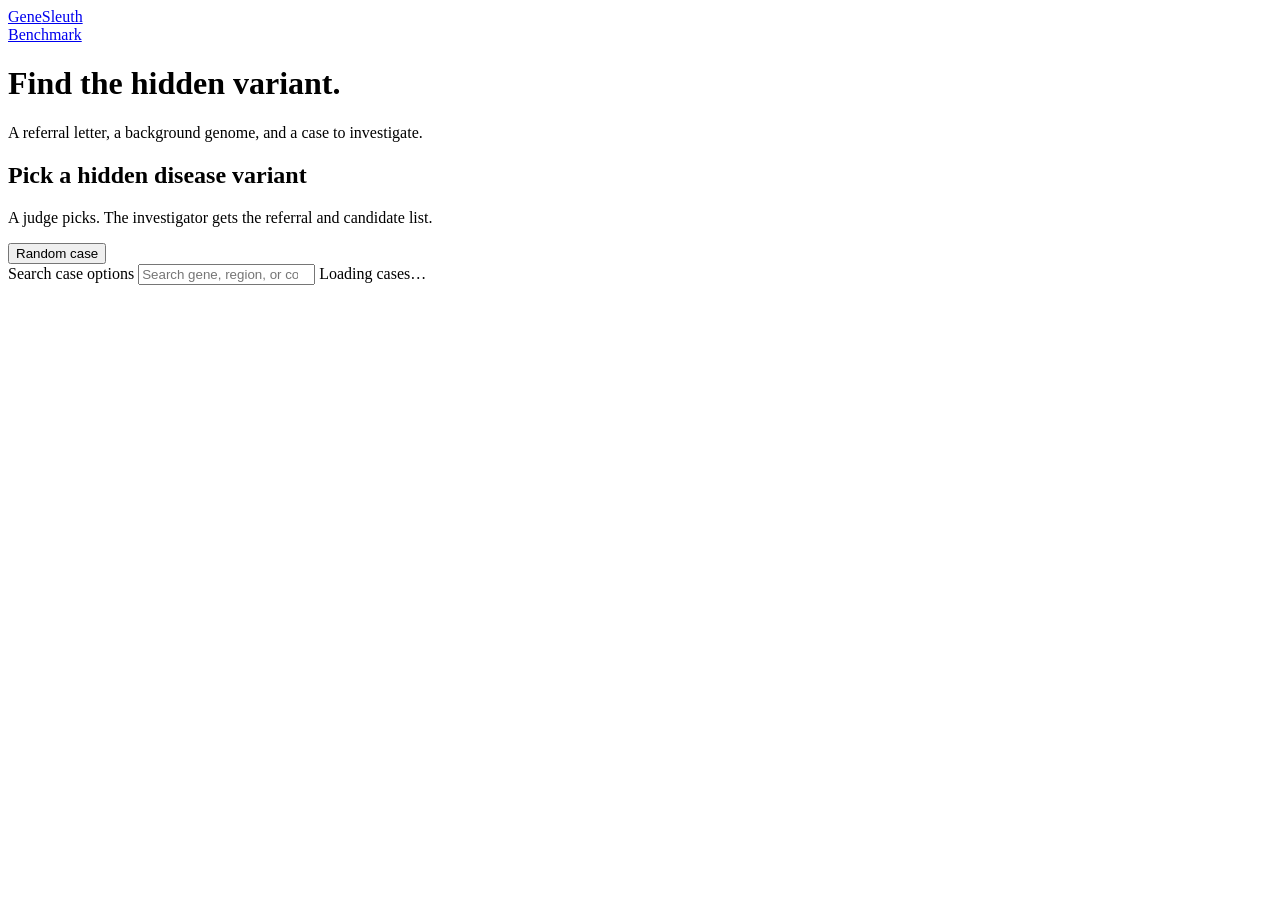
==== web/index.html @ 36654f49 "Build live investigation and reviewer demo" ====
<!doctype html>
<html lang="en">
<head>
  <meta charset="utf-8">
  <meta name="viewport" content="width=device-width, initial-scale=1">
  <meta name="description" content="Investigate a hidden variant in a rare epilepsy case.">
  <title>GeneSleuth · Variant investigation</title>
  <link rel="stylesheet" href="/static/style.css">
  <script type="module" src="/static/app.js"></script>
</head>
<body>
  <header class="masthead">
    <div class="masthead-inner">
      <a href="/" class="brand">Gene<span>Sleuth</span></a>
      <nav aria-label="Project pages"><a href="/benchmark">Benchmark</a></nav>
    </div>
  </header>
  <main class="workspace">
    <div class="hero">
      <h1>Find the hidden variant.</h1>
      <p>A referral letter, a background genome, and a case to investigate.</p>
    </div>
    <p id="notice" class="notice" role="status" aria-live="polite" hidden></p>

    <section id="picker" class="surface" aria-labelledby="picker-title">
      <div class="section-head">
        <div>
          <h2 id="picker-title" tabindex="-1">Pick a hidden disease variant</h2>
          <p>A judge picks. The investigator gets the referral and candidate list.</p>
        </div>
        <button id="random" class="button primary" type="button">Random case</button>
      </div>
      <div class="search-row">
        <label class="sr-only" for="search">Search case options</label>
        <input id="search" type="search" placeholder="Search gene, region, or condition" autocomplete="off">
        <span id="option-count" class="muted" aria-live="polite">Loading cases…</span>
      </div>
      <div id="options" class="options" aria-label="Case options"></div>
    </section>

    <section id="case" class="case-grid" aria-labelledby="case-title" hidden>
      <div class="surface funnel-panel">
        <h2 id="case-title" tabindex="-1">Case funnel</h2>
        <ol id="funnel" class="funnel"></ol>
        <p id="build-time" class="muted"></p>
        <button id="investigate" class="button primary" type="button">Investigate</button>
        <button id="reset" class="button quiet" type="button">New case <kbd>R</kbd></button>
      </div>
      <div class="surface letter-panel">
        <div class="section-head">
          <h2>Referral letter</h2>
          <a id="letter-link" href="#" target="_blank" rel="noopener">Open PDF ↗</a>
        </div>
        <iframe id="letter" title="Synthetic clinical referral letter"></iframe>
      </div>
    </section>

    <section id="investigation" class="surface" aria-labelledby="timeline-title" hidden>
      <div class="section-head">
        <h2 id="timeline-title" tabindex="-1">Live investigation</h2>
        <output id="elapsed" class="elapsed" aria-label="Investigation elapsed time"></output>
      </div>
      <dl class="metrics">
        <div><dt>AlphaGenome calls</dt><dd id="ag-count">0 / 25</dd></div>
        <div><dt>Tool calls</dt><dd id="tool-count">0</dd></div>
        <div><dt>Decision 1 triage</dt><dd id="triage-count">—</dd></div>
        <div><dt>Claims checked</dt><dd id="check-count">0</dd></div>
        <div><dt>Claims rejected</dt><dd id="reject-count">0</dd></div>
      </dl>
      <ul id="timeline" class="timeline" aria-label="Investigation events"></ul>
      <p id="connection" class="muted" role="status"></p>
      <div class="trace-footer">
        <span>Carbon reads and plans. Neon investigates. Hydrogen summarizes. Decision 1 checks the evidence.</span>
        <output id="cost" aria-label="Estimated Gemini run cost"></output>
      </div>
    </section>

    <section id="results" class="surface" aria-labelledby="ranking-title" hidden>
      <div class="section-head">
        <div>
          <h2 id="ranking-title" tabindex="-1">Ranked suspects</h2>
          <p id="result-time" class="muted"></p>
        </div>
        <div class="actions">
          <a id="download" class="button quiet" href="#">Export evidence</a>
          <button id="reveal-button" class="button primary" type="button">Reveal hidden variant</button>
        </div>
      </div>
      <div id="phenotypes" class="phenotypes" aria-label="Phenotypes from the letter"></div>
      <div class="table-wrap" tabindex="0" role="region" aria-label="Candidate ranking">
        <table>
          <thead><tr><th scope="col">Rank</th><th scope="col">Gene / variant</th><th scope="col">Region</th>
            <th scope="col">Consequence</th><th scope="col">Score</th><th scope="col">Best tissue</th>
            <th scope="col">Evidence</th></tr></thead>
          <tbody id="ranking"></tbody>
        </table>
      </div>
      <div id="top-plot" class="plot" hidden></div>
    </section>

    <section id="reveal" class="surface reveal" aria-labelledby="reveal-title" hidden>
      <p class="eyebrow">The reveal</p>
      <h2 id="reveal-title" tabindex="-1"></h2>
      <p id="reveal-detail"></p>
      <div id="hidden-plot" class="plot"></div>
    </section>
  </main>

  <dialog id="look-dialog" aria-labelledby="look-title">
    <form id="look-form">
      <h2 id="look-title">Look again</h2>
      <p id="look-variant" class="muted"></p>
      <label for="tissue">Tissue or cell type</label>
      <input id="tissue" type="search" list="tissue-options" placeholder="Search conditions, e.g. cortex" maxlength="160" autocomplete="off">
      <datalist id="tissue-options"></datalist>
      <label for="question">Question for the investigator</label>
      <textarea id="question" rows="3" maxlength="1000" placeholder="What would explain the difference in blood?"></textarea>
      <p id="look-message" class="muted" role="status"></p>
      <div class="actions">
        <button id="look-cancel" class="button quiet" type="button">Cancel</button>
        <button id="look-submit" class="button primary" type="submit">Continue investigation</button>
      </div>
    </form>
  </dialog>
</body>
</html>
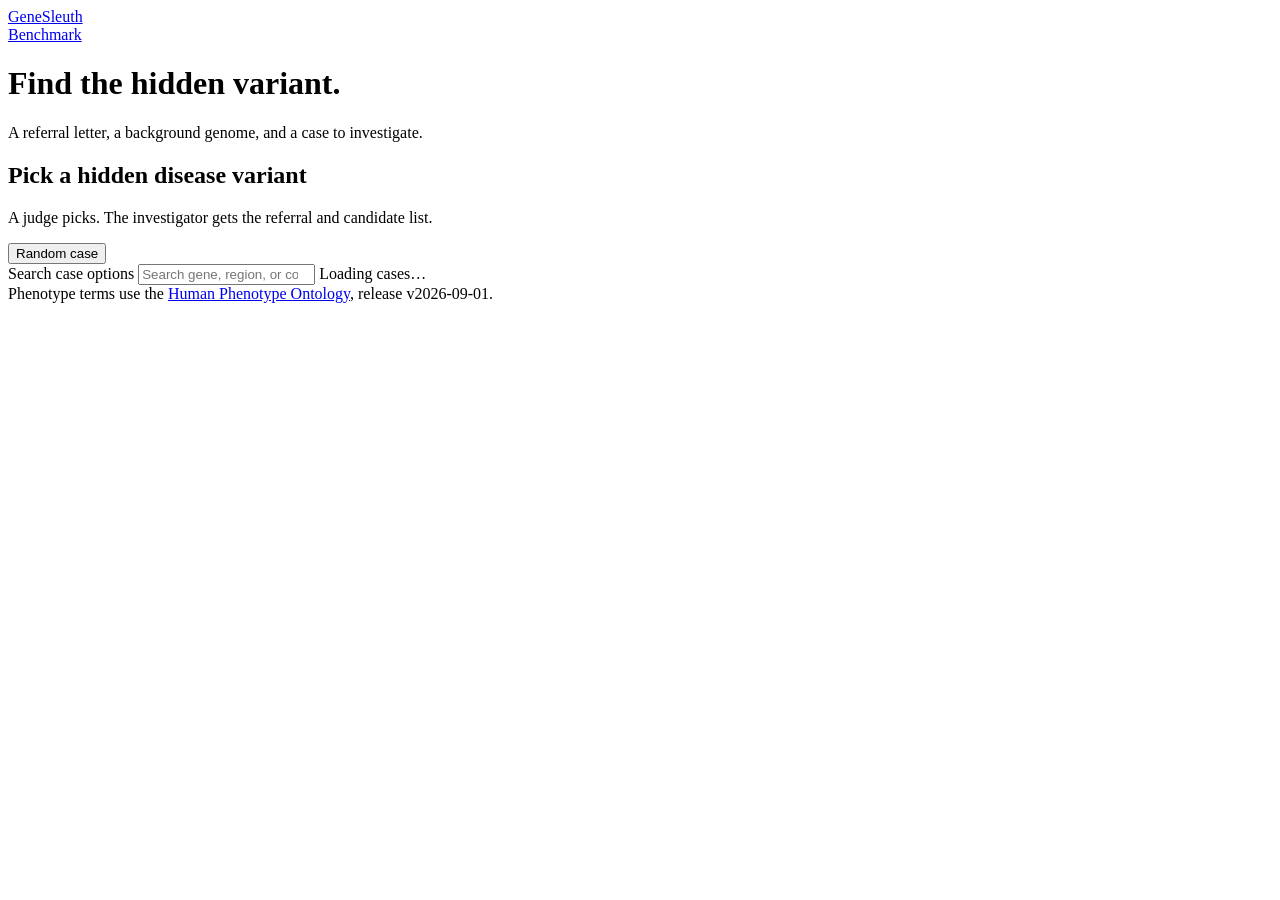
==== commit bebb2f67: "Integrate the real demo case bundle" ====
--- a/web/index.html
+++ b/web/index.html
@@ -104,6 +104,8 @@
       <p id="reveal-detail"></p>
       <div id="hidden-plot" class="plot"></div>
     </section>
+    <footer class="data-credit">Phenotype terms use the <a href="https://hpo.jax.org" target="_blank" rel="noopener">Human Phenotype Ontology</a>, release v2026-09-01.
+    </footer>
   </main>
 
   <dialog id="look-dialog" aria-labelledby="look-title">
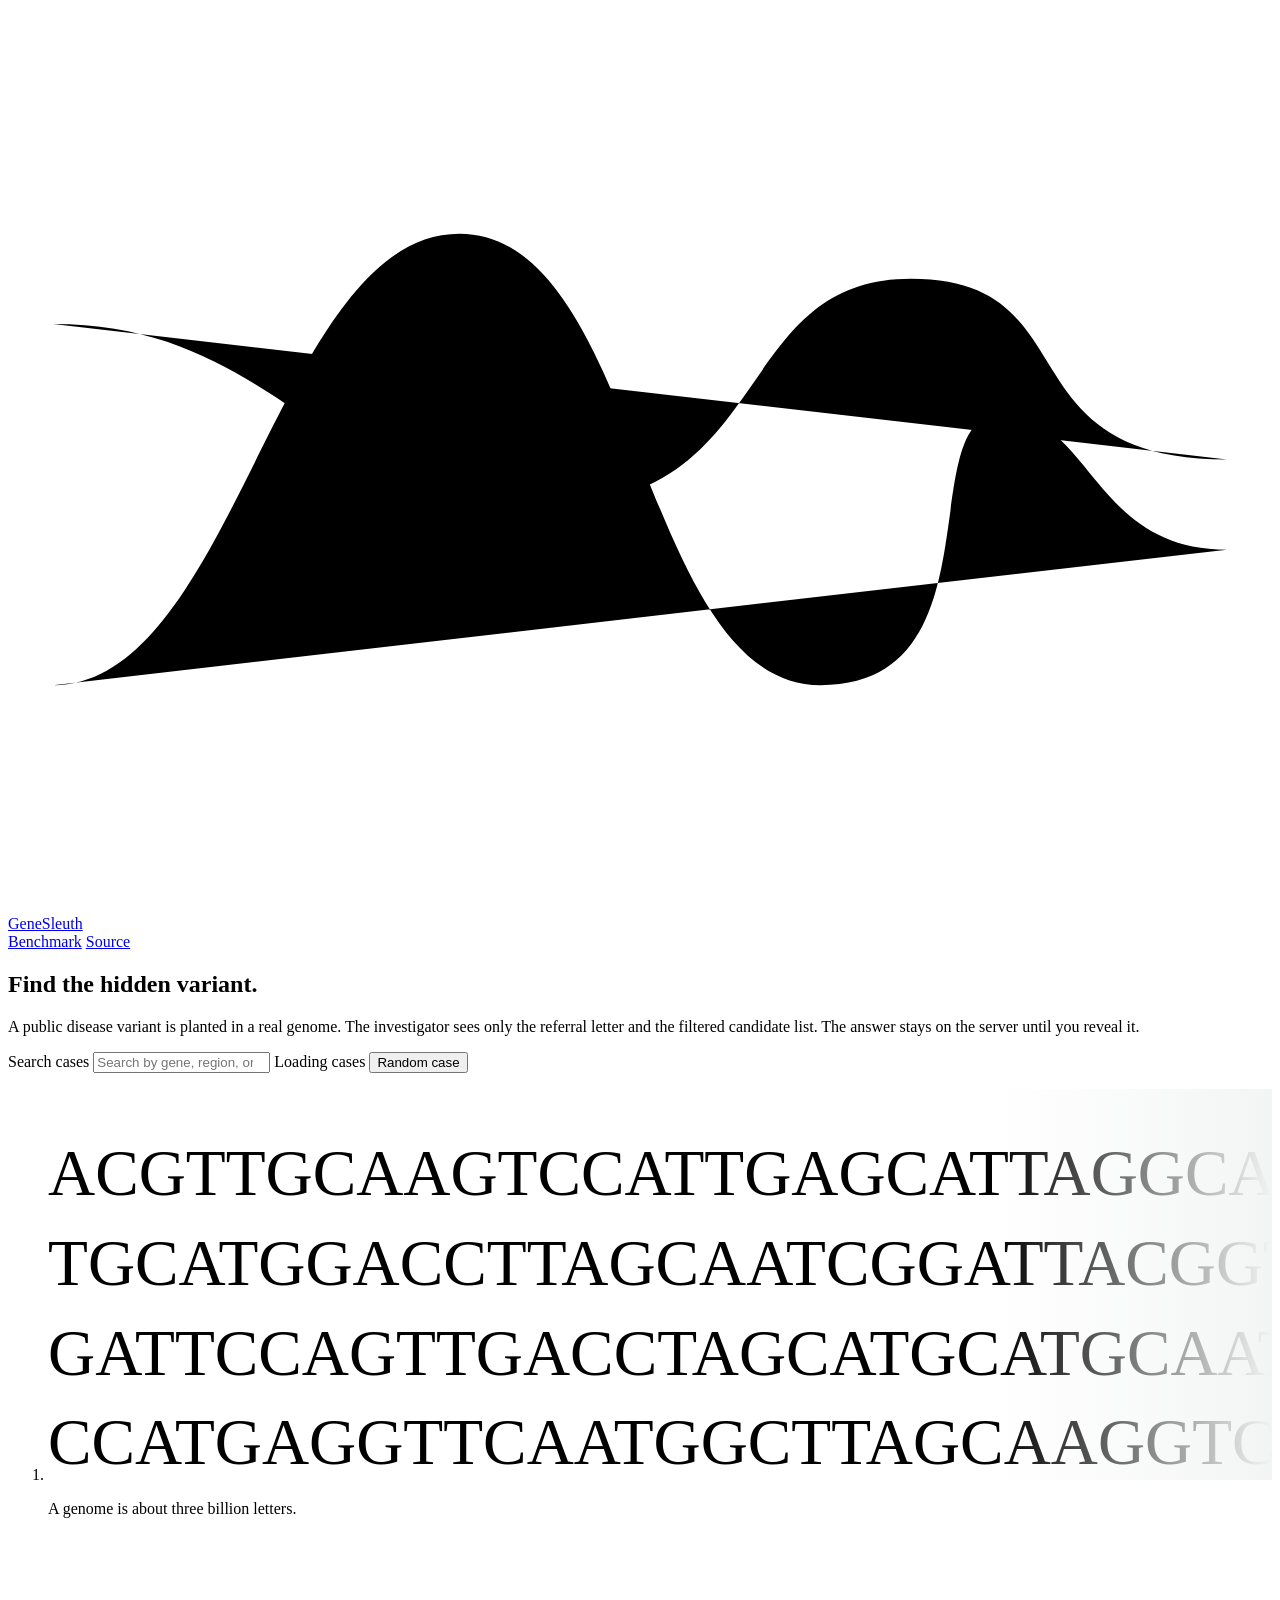
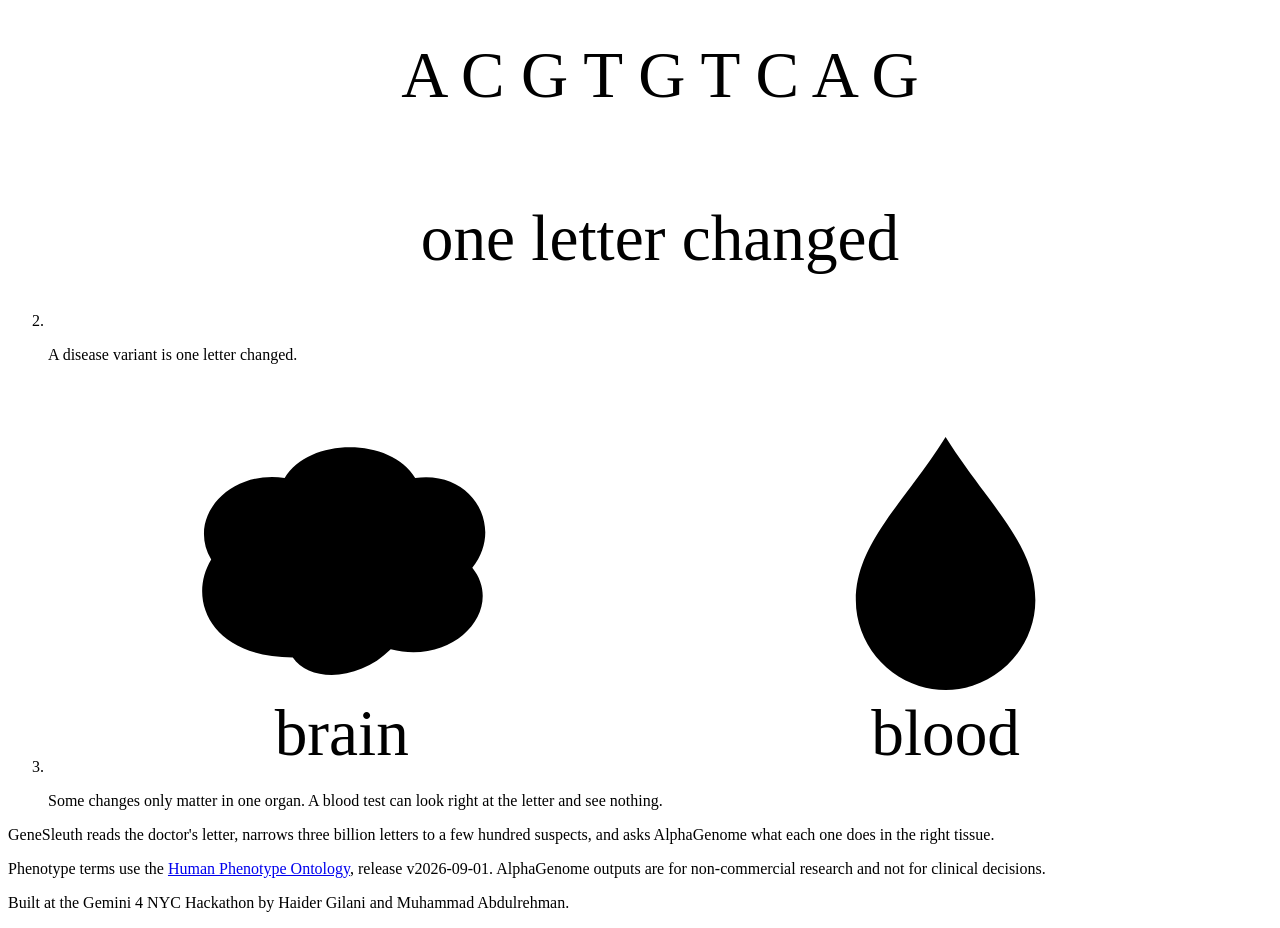
==== commit 547c1342: "Redesign the demo frontend Rebuild the picker, case dossier, investigation timeline, ranking table a" ====
--- a/web/index.html
+++ b/web/index.html
@@ -4,121 +4,182 @@
   <meta charset="utf-8">
   <meta name="viewport" content="width=device-width, initial-scale=1">
   <meta name="description" content="Investigate a hidden variant in a rare epilepsy case.">
-  <title>GeneSleuth · Variant investigation</title>
+  <title>GeneSleuth — Variant investigation</title>
+  <link rel="preconnect" href="https://fonts.googleapis.com">
+  <link rel="preconnect" href="https://fonts.gstatic.com" crossorigin>
+  <link href="https://fonts.googleapis.com/css2?family=IBM+Plex+Mono:wght@400;500&family=IBM+Plex+Sans:ital,wght@0,400;0,500;0,600;1,400&family=IBM+Plex+Serif:ital,wght@0,400;0,500;1,400&display=swap" rel="stylesheet">
   <link rel="stylesheet" href="/static/style.css">
   <script type="module" src="/static/app.js"></script>
 </head>
 <body>
   <header class="masthead">
-    <div class="masthead-inner">
-      <a href="/" class="brand">Gene<span>Sleuth</span></a>
-      <nav aria-label="Project pages"><a href="/benchmark">Benchmark</a></nav>
-    </div>
+    <a href="/" class="brand" aria-label="GeneSleuth home">
+      <svg class="mark" viewBox="0 0 28 20" aria-hidden="true" focusable="false">
+        <path d="M1 15 C5 15 6 5 10 5 S14 15 18 15 20 9 22 9 24 12 27 12" class="mark-brain"/>
+        <path d="M1 7 C6 7 7 11 12 11 S16 6 20 6 22 10 27 10" class="mark-blood"/>
+      </svg>
+      GeneSleuth
+    </a>
+    <nav aria-label="Project pages">
+      <a href="/benchmark">Benchmark</a>
+      <a href="https://github.com/mabdulrehman08/gemini4_nyc_hacks" target="_blank" rel="noopener">Source</a>
+    </nav>
   </header>
+
   <main class="workspace">
-    <div class="hero">
-      <h1>Find the hidden variant.</h1>
-      <p>A referral letter, a background genome, and a case to investigate.</p>
-    </div>
     <p id="notice" class="notice" role="status" aria-live="polite" hidden></p>
 
-    <section id="picker" class="surface" aria-labelledby="picker-title">
-      <div class="section-head">
-        <div>
-          <h2 id="picker-title" tabindex="-1">Pick a hidden disease variant</h2>
-          <p>A judge picks. The investigator gets the referral and candidate list.</p>
+    <section id="picker" class="picker" aria-labelledby="picker-title">
+      <div class="picker-intro">
+        <h1 id="picker-title" tabindex="-1">Find the hidden variant.</h1>
+        <p class="lede">A public disease variant is planted in a real genome. The investigator sees only the referral letter and the filtered candidate list. The answer stays on the server until you reveal it.</p>
+      </div>
+      <div class="docket">
+        <div class="docket-head">
+          <label class="sr-only" for="search">Search cases</label>
+          <input id="search" type="search" placeholder="Search by gene, region, or condition" autocomplete="off">
+          <span id="option-count" class="count" aria-live="polite">Loading cases</span>
+          <button id="random" class="button primary" type="button">Random case</button>
         </div>
-        <button id="random" class="button primary" type="button">Random case</button>
+        <div id="options" class="options" aria-label="Case options"></div>
       </div>
-      <div class="search-row">
-        <label class="sr-only" for="search">Search case options</label>
-        <input id="search" type="search" placeholder="Search gene, region, or condition" autocomplete="off">
-        <span id="option-count" class="muted" aria-live="polite">Loading cases…</span>
-      </div>
-      <div id="options" class="options" aria-label="Case options"></div>
+      <ol class="explainer" aria-label="What this demo does, in three steps">
+        <li>
+          <svg viewBox="0 0 300 96" aria-hidden="true" focusable="false">
+            <defs><linearGradient id="fade" x1="0" x2="1"><stop offset=".55" stop-color="#f3f5f4" stop-opacity="0"/><stop offset="1" stop-color="#f3f5f4"/></linearGradient></defs>
+            <text class="ribbon" x="0" y="26">ACGTTGCAAGTCCATTGAGCATTAGGCAATCGGTACGTTAGCC</text>
+            <text class="ribbon" x="0" y="48">TGCATGGACCTTAGCAATCGGATTACG<tspan class="hit">G</tspan>TCAGATTCCGATGCA</text>
+            <text class="ribbon" x="0" y="70">GATTCCAGTTGACCTAGCATGCATGCAATGGCATTCAGGTACC</text>
+            <text class="ribbon" x="0" y="92">CCATGAGGTTCAATGGCTTAGCAAGGTCCATGAATCCGTAGGT</text>
+            <rect x="150" y="0" width="150" height="96" fill="url(#fade)"/>
+          </svg>
+          <p>A genome is about three billion letters.</p>
+        </li>
+        <li>
+          <svg viewBox="0 0 300 96" aria-hidden="true" focusable="false">
+            <text class="zoom" x="150" y="40" text-anchor="middle">A C G T <tspan class="hit swap">G</tspan> T C A G</text>
+            <text class="zoom-note" x="150" y="80" text-anchor="middle">one letter changed</text>
+          </svg>
+          <p>A disease variant is one letter changed.</p>
+        </li>
+        <li>
+          <svg viewBox="0 0 300 96" aria-hidden="true" focusable="false">
+            <path class="organ brain-organ" d="M60 68 C40 68 34 54 40 44 C34 34 44 22 58 24 C64 14 84 14 90 24 C104 22 112 36 104 46 C112 56 100 70 84 66 C76 74 64 74 60 68 Z"/>
+            <path class="signal" d="M46 50 L54 50 L58 36 L63 62 L68 44 L72 50 L96 50"/>
+            <path class="organ blood-organ" d="M220 14 C230 30 242 40 242 54 C242 66 232 76 220 76 C208 76 198 66 198 54 C198 40 210 30 220 14 Z"/>
+            <path class="signal flat" d="M208 55 L232 55"/>
+            <text class="organ-label" x="72" y="92" text-anchor="middle">brain</text>
+            <text class="organ-label" x="220" y="92" text-anchor="middle">blood</text>
+          </svg>
+          <p>Some changes only matter in one organ. A blood test can look right at the letter and see nothing.</p>
+        </li>
+      </ol>
+      <p class="explainer-sum">GeneSleuth reads the doctor's letter, narrows three billion letters to a few hundred suspects, and asks AlphaGenome what each one does in the right tissue.</p>
     </section>
 
-    <section id="case" class="case-grid" aria-labelledby="case-title" hidden>
-      <div class="surface funnel-panel">
-        <h2 id="case-title" tabindex="-1">Case funnel</h2>
-        <ol id="funnel" class="funnel"></ol>
-        <p id="build-time" class="muted"></p>
-        <button id="investigate" class="button primary" type="button">Investigate</button>
-        <button id="reset" class="button quiet" type="button">New case <kbd>R</kbd></button>
+    <section id="case" class="dossier" aria-labelledby="case-title" hidden>
+      <div class="dossier-facts">
+        <h2 id="case-title" tabindex="-1">Case prepared</h2>
+        <p class="dossier-note">The planted variant is one of the suspects below. Nothing here says which.</p>
+        <ol id="funnel" class="funnel" aria-label="Candidate funnel"></ol>
+        <p id="build-time" class="small"></p>
+        <div class="actions">
+          <button id="investigate" class="button primary large" type="button">Investigate</button>
+          <button id="reset" class="button quiet" type="button">New case <kbd>R</kbd></button>
+        </div>
       </div>
-      <div class="surface letter-panel">
-        <div class="section-head">
+      <div class="dossier-letter">
+        <div class="letter-head">
           <h2>Referral letter</h2>
-          <a id="letter-link" href="#" target="_blank" rel="noopener">Open PDF ↗</a>
+          <a id="letter-link" href="#" target="_blank" rel="noopener">Open the PDF</a>
         </div>
         <iframe id="letter" title="Synthetic clinical referral letter"></iframe>
       </div>
     </section>
 
-    <section id="investigation" class="surface" aria-labelledby="timeline-title" hidden>
+    <section id="investigation" class="investigation" aria-labelledby="timeline-title" hidden>
       <div class="section-head">
-        <h2 id="timeline-title" tabindex="-1">Live investigation</h2>
+        <h2 id="timeline-title" tabindex="-1">Investigation</h2>
+        <p id="connection" class="small" role="status"></p>
         <output id="elapsed" class="elapsed" aria-label="Investigation elapsed time"></output>
       </div>
       <dl class="metrics">
-        <div><dt>AlphaGenome calls</dt><dd id="ag-count">0 / 25</dd></div>
-        <div><dt>Tool calls</dt><dd id="tool-count">0</dd></div>
-        <div><dt>Decision 1 triage</dt><dd id="triage-count">—</dd></div>
-        <div><dt>Claims checked</dt><dd id="check-count">0</dd></div>
-        <div><dt>Claims rejected</dt><dd id="reject-count">0</dd></div>
+        <div><dd id="ag-count">0 / 25</dd><dt>AlphaGenome calls</dt></div>
+        <div><dd id="tool-count">0</dd><dt>Tool calls</dt></div>
+        <div><dd id="triage-count">—</dd><dt>Suspects after triage</dt></div>
+        <div><dd id="check-count">0</dd><dt>Claims checked</dt></div>
+        <div><dd id="reject-count">0</dd><dt>Claims rejected</dt></div>
       </dl>
       <ul id="timeline" class="timeline" aria-label="Investigation events"></ul>
-      <p id="connection" class="muted" role="status"></p>
       <div class="trace-footer">
-        <span>Carbon reads and plans. Neon investigates. Hydrogen summarizes. Decision 1 checks the evidence.</span>
+        <span class="cast">
+          <b class="actor carbon">Carbon</b> reads the referral.
+          <b class="actor neon">Neon</b> investigates.
+          <b class="actor hydrogen">Hydrogen</b> summarizes.
+          <b class="actor decisions">Decision 1</b> triages and checks every claim.
+          <b class="actor alphagenome">AlphaGenome</b> predicts tissue effects.
+        </span>
         <output id="cost" aria-label="Estimated Gemini run cost"></output>
       </div>
     </section>
 
-    <section id="results" class="surface" aria-labelledby="ranking-title" hidden>
+    <section id="results" class="results" aria-labelledby="ranking-title" hidden>
       <div class="section-head">
         <div>
           <h2 id="ranking-title" tabindex="-1">Ranked suspects</h2>
-          <p id="result-time" class="muted"></p>
+          <p id="result-time" class="small"></p>
         </div>
         <div class="actions">
           <a id="download" class="button quiet" href="#">Export evidence</a>
           <button id="reveal-button" class="button primary" type="button">Reveal hidden variant</button>
         </div>
       </div>
-      <div id="phenotypes" class="phenotypes" aria-label="Phenotypes from the letter"></div>
+      <div class="phenotype-row">
+        <span class="phenotype-label">Phenotypes read from the letter</span>
+        <div id="phenotypes" class="phenotypes" aria-label="Phenotypes from the letter"></div>
+      </div>
+      <figure id="top-locus" class="locus" hidden></figure>
       <div class="table-wrap" tabindex="0" role="region" aria-label="Candidate ranking">
-        <table>
-          <thead><tr><th scope="col">Rank</th><th scope="col">Gene / variant</th><th scope="col">Region</th>
-            <th scope="col">Consequence</th><th scope="col">Score</th><th scope="col">Best tissue</th>
-            <th scope="col">Evidence</th></tr></thead>
+        <table class="ranking">
+          <thead><tr>
+            <th scope="col" class="col-rank">Rank</th>
+            <th scope="col">Gene and variant</th>
+            <th scope="col">Region</th>
+            <th scope="col">Consequence</th>
+            <th scope="col" class="col-score">Score</th>
+            <th scope="col">Best tissue</th>
+            <th scope="col" class="col-evidence"><span class="sr-only">Evidence</span></th>
+          </tr></thead>
           <tbody id="ranking"></tbody>
         </table>
       </div>
       <div id="top-plot" class="plot" hidden></div>
     </section>
 
-    <section id="reveal" class="surface reveal" aria-labelledby="reveal-title" hidden>
-      <p class="eyebrow">The reveal</p>
+    <section id="reveal" class="reveal" aria-labelledby="reveal-title" hidden>
       <h2 id="reveal-title" tabindex="-1"></h2>
-      <p id="reveal-detail"></p>
+      <p id="reveal-detail" class="reveal-detail"></p>
+      <figure id="hidden-locus" class="locus" hidden></figure>
       <div id="hidden-plot" class="plot"></div>
     </section>
-    <footer class="data-credit">Phenotype terms use the <a href="https://hpo.jax.org" target="_blank" rel="noopener">Human Phenotype Ontology</a>, release v2026-09-01.
+
+    <footer class="colophon">
+      <p>Phenotype terms use the <a href="https://hpo.jax.org" target="_blank" rel="noopener">Human Phenotype Ontology</a>, release v2026-09-01. AlphaGenome outputs are for non-commercial research and not for clinical decisions.</p>
+      <p>Built at the Gemini 4 NYC Hackathon by Haider Gilani and Muhammad Abdulrehman.</p>
     </footer>
   </main>
 
   <dialog id="look-dialog" aria-labelledby="look-title">
     <form id="look-form">
       <h2 id="look-title">Look again</h2>
-      <p id="look-variant" class="muted"></p>
+      <p id="look-variant" class="small mono"></p>
       <label for="tissue">Tissue or cell type</label>
-      <input id="tissue" type="search" list="tissue-options" placeholder="Search conditions, e.g. cortex" maxlength="160" autocomplete="off">
+      <input id="tissue" type="search" list="tissue-options" placeholder="Search conditions, for example cortex" maxlength="160" autocomplete="off">
       <datalist id="tissue-options"></datalist>
       <label for="question">Question for the investigator</label>
       <textarea id="question" rows="3" maxlength="1000" placeholder="What would explain the difference in blood?"></textarea>
-      <p id="look-message" class="muted" role="status"></p>
-      <div class="actions">
+      <p id="look-message" class="small" role="status"></p>
+      <div class="actions end">
         <button id="look-cancel" class="button quiet" type="button">Cancel</button>
         <button id="look-submit" class="button primary" type="submit">Continue investigation</button>
       </div>
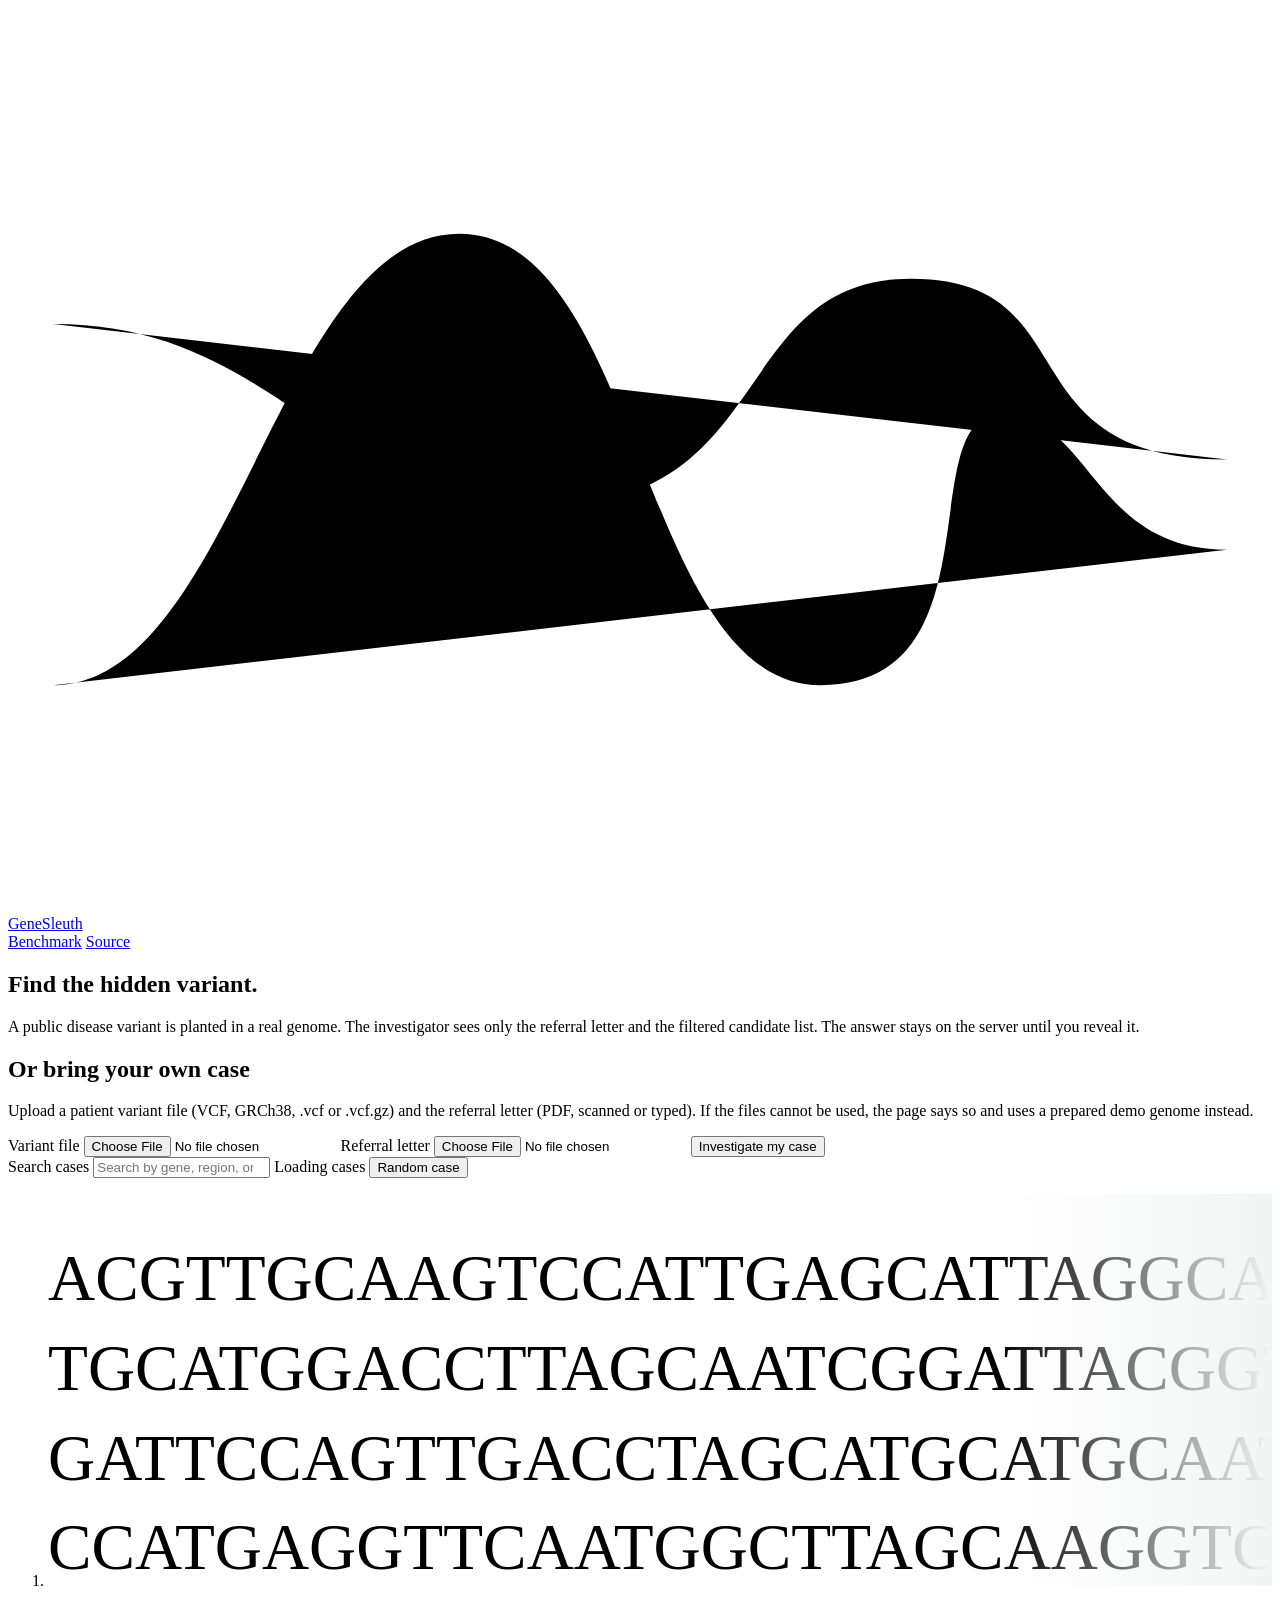
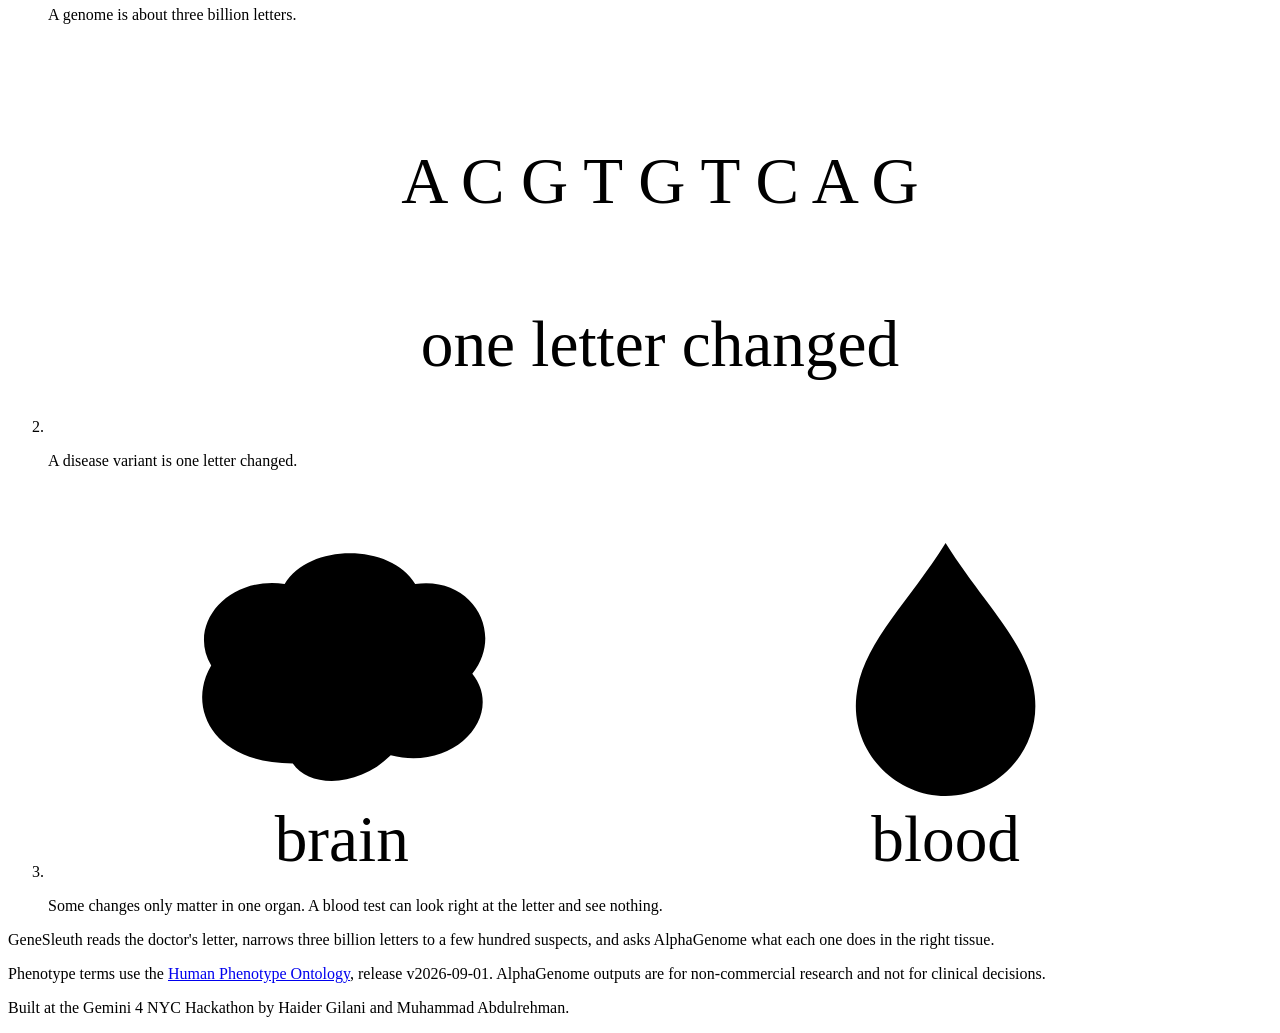
==== commit 9e06acc7: "Add VCF upload route and form: POST /api/cases/upload, fallback banner, no Reveal for uploaded cases" ====
--- a/web/index.html
+++ b/web/index.html
@@ -33,6 +33,15 @@
       <div class="picker-intro">
         <h1 id="picker-title" tabindex="-1">Find the hidden variant.</h1>
         <p class="lede">A public disease variant is planted in a real genome. The investigator sees only the referral letter and the filtered candidate list. The answer stays on the server until you reveal it.</p>
+        <form id="upload-form" class="upload" aria-labelledby="upload-title">
+          <h2 id="upload-title">Or bring your own case</h2>
+          <p class="small">Upload a patient variant file (VCF, GRCh38, .vcf or .vcf.gz) and the referral letter (PDF, scanned or typed). If the files cannot be used, the page says so and uses a prepared demo genome instead.</p>
+          <label for="vcf-file">Variant file</label>
+          <input id="vcf-file" type="file" accept=".vcf,.gz,.vcf.gz" required>
+          <label for="pdf-file">Referral letter</label>
+          <input id="pdf-file" type="file" accept="application/pdf,.pdf" required>
+          <button id="upload-submit" class="button primary" type="submit">Investigate my case</button>
+        </form>
       </div>
       <div class="docket">
         <div class="docket-head">
@@ -80,7 +89,7 @@
     <section id="case" class="dossier" aria-labelledby="case-title" hidden>
       <div class="dossier-facts">
         <h2 id="case-title" tabindex="-1">Case prepared</h2>
-        <p class="dossier-note">The planted variant is one of the suspects below. Nothing here says which.</p>
+        <p id="case-note" class="dossier-note">The planted variant is one of the suspects below. Nothing here says which.</p>
         <ol id="funnel" class="funnel" aria-label="Candidate funnel"></ol>
         <p id="build-time" class="small"></p>
         <div class="actions">
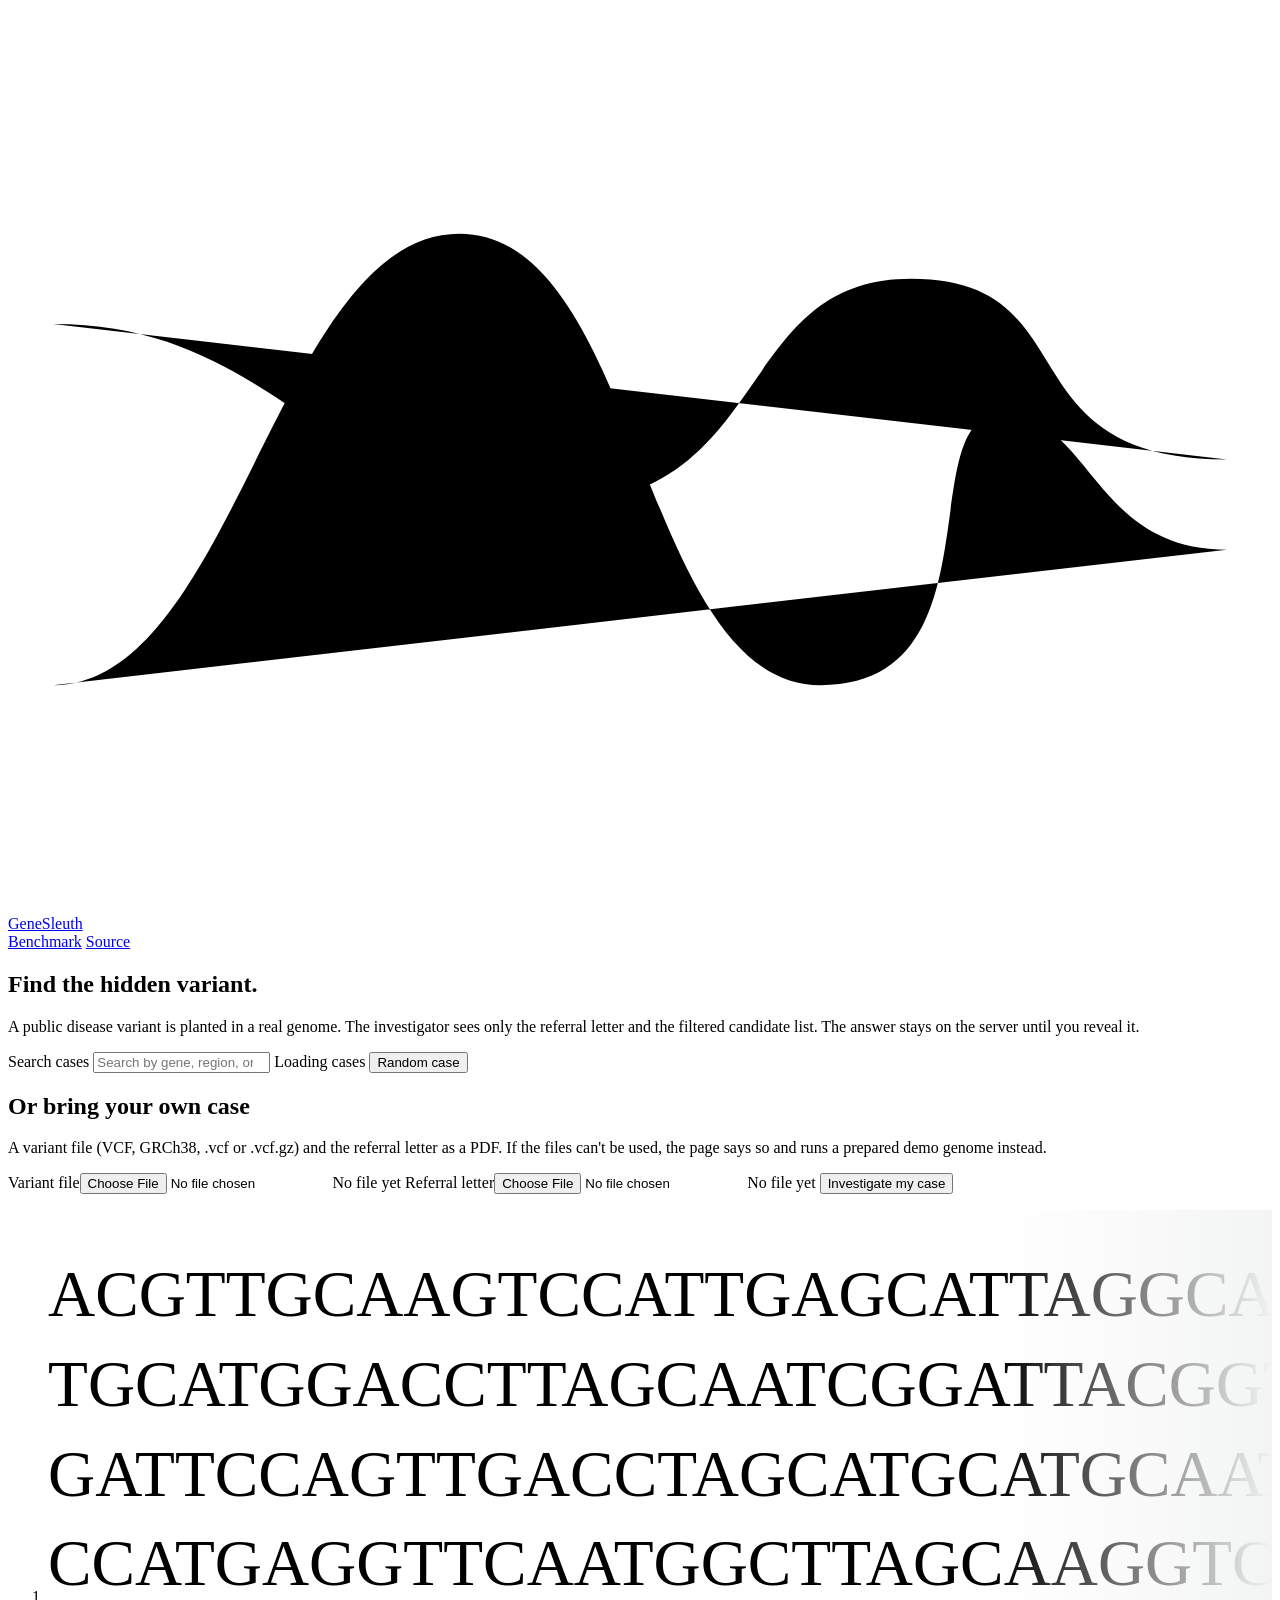
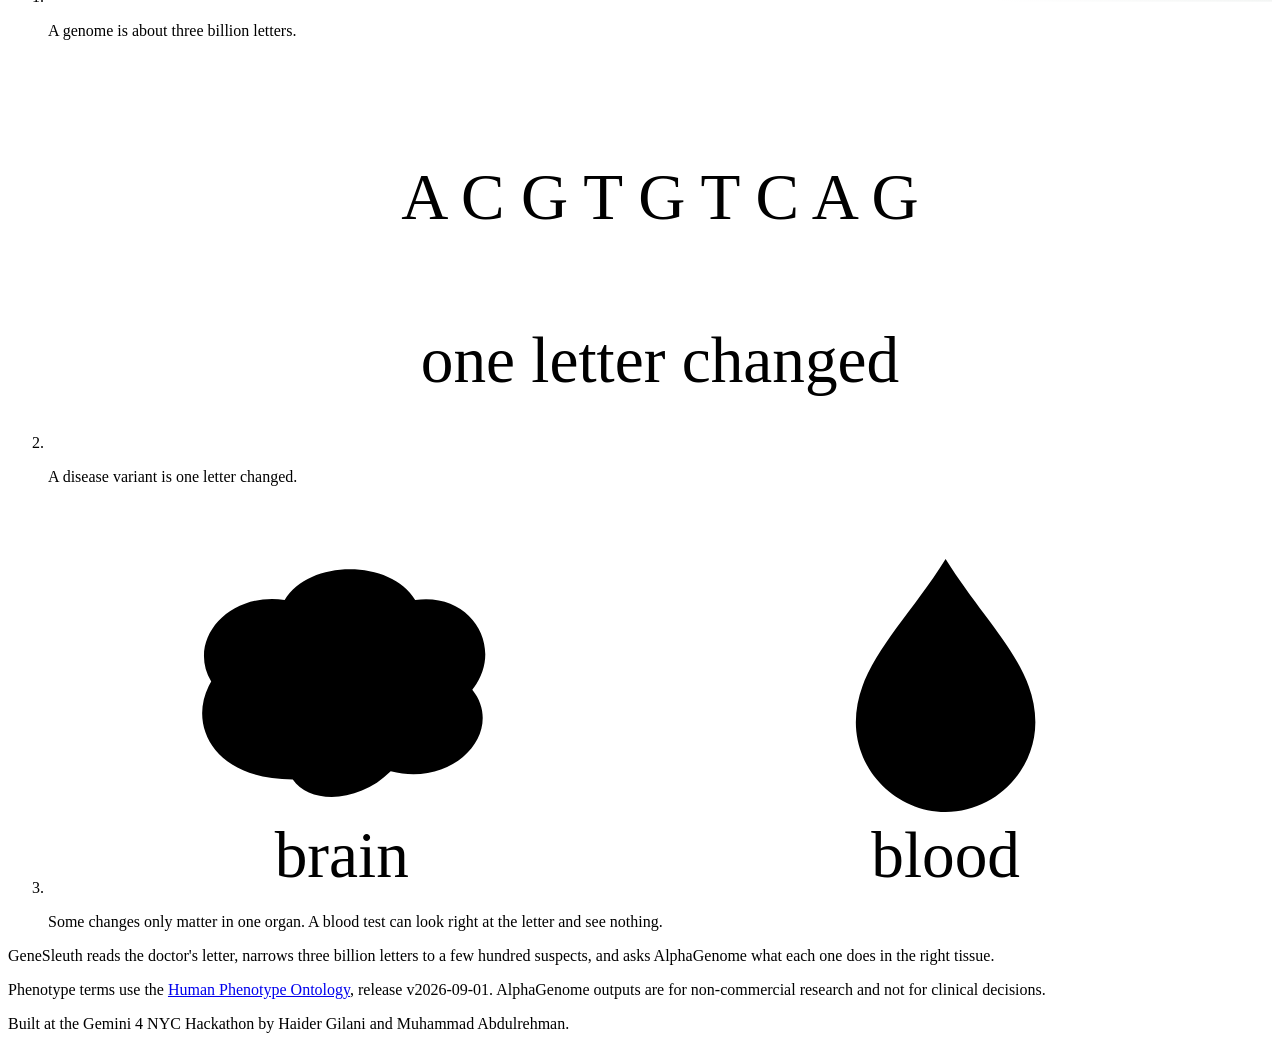
==== commit 3e9bc69b: "Fold the VCF upload form into the case picker Move the upload form from the intro column into the do" ====
--- a/web/index.html
+++ b/web/index.html
@@ -33,15 +33,6 @@
       <div class="picker-intro">
         <h1 id="picker-title" tabindex="-1">Find the hidden variant.</h1>
         <p class="lede">A public disease variant is planted in a real genome. The investigator sees only the referral letter and the filtered candidate list. The answer stays on the server until you reveal it.</p>
-        <form id="upload-form" class="upload" aria-labelledby="upload-title">
-          <h2 id="upload-title">Or bring your own case</h2>
-          <p class="small">Upload a patient variant file (VCF, GRCh38, .vcf or .vcf.gz) and the referral letter (PDF, scanned or typed). If the files cannot be used, the page says so and uses a prepared demo genome instead.</p>
-          <label for="vcf-file">Variant file</label>
-          <input id="vcf-file" type="file" accept=".vcf,.gz,.vcf.gz" required>
-          <label for="pdf-file">Referral letter</label>
-          <input id="pdf-file" type="file" accept="application/pdf,.pdf" required>
-          <button id="upload-submit" class="button primary" type="submit">Investigate my case</button>
-        </form>
       </div>
       <div class="docket">
         <div class="docket-head">
@@ -51,6 +42,15 @@
           <button id="random" class="button primary" type="button">Random case</button>
         </div>
         <div id="options" class="options" aria-label="Case options"></div>
+        <form id="upload-form" class="upload" aria-labelledby="upload-title">
+          <div class="upload-text">
+            <h2 id="upload-title">Or bring your own case</h2>
+            <p class="small">A variant file (VCF, GRCh38, .vcf or .vcf.gz) and the referral letter as a PDF. If the files can't be used, the page says so and runs a prepared demo genome instead.</p>
+          </div>
+          <label class="file-field"><span>Variant file</span><input id="vcf-file" type="file" accept=".vcf,.gz,.vcf.gz" required><output class="file-name empty" for="vcf-file">No file yet</output></label>
+          <label class="file-field"><span>Referral letter</span><input id="pdf-file" type="file" accept="application/pdf,.pdf" required><output class="file-name empty" for="pdf-file">No file yet</output></label>
+          <button id="upload-submit" class="button quiet" type="submit">Investigate my case</button>
+        </form>
       </div>
       <ol class="explainer" aria-label="What this demo does, in three steps">
         <li>
